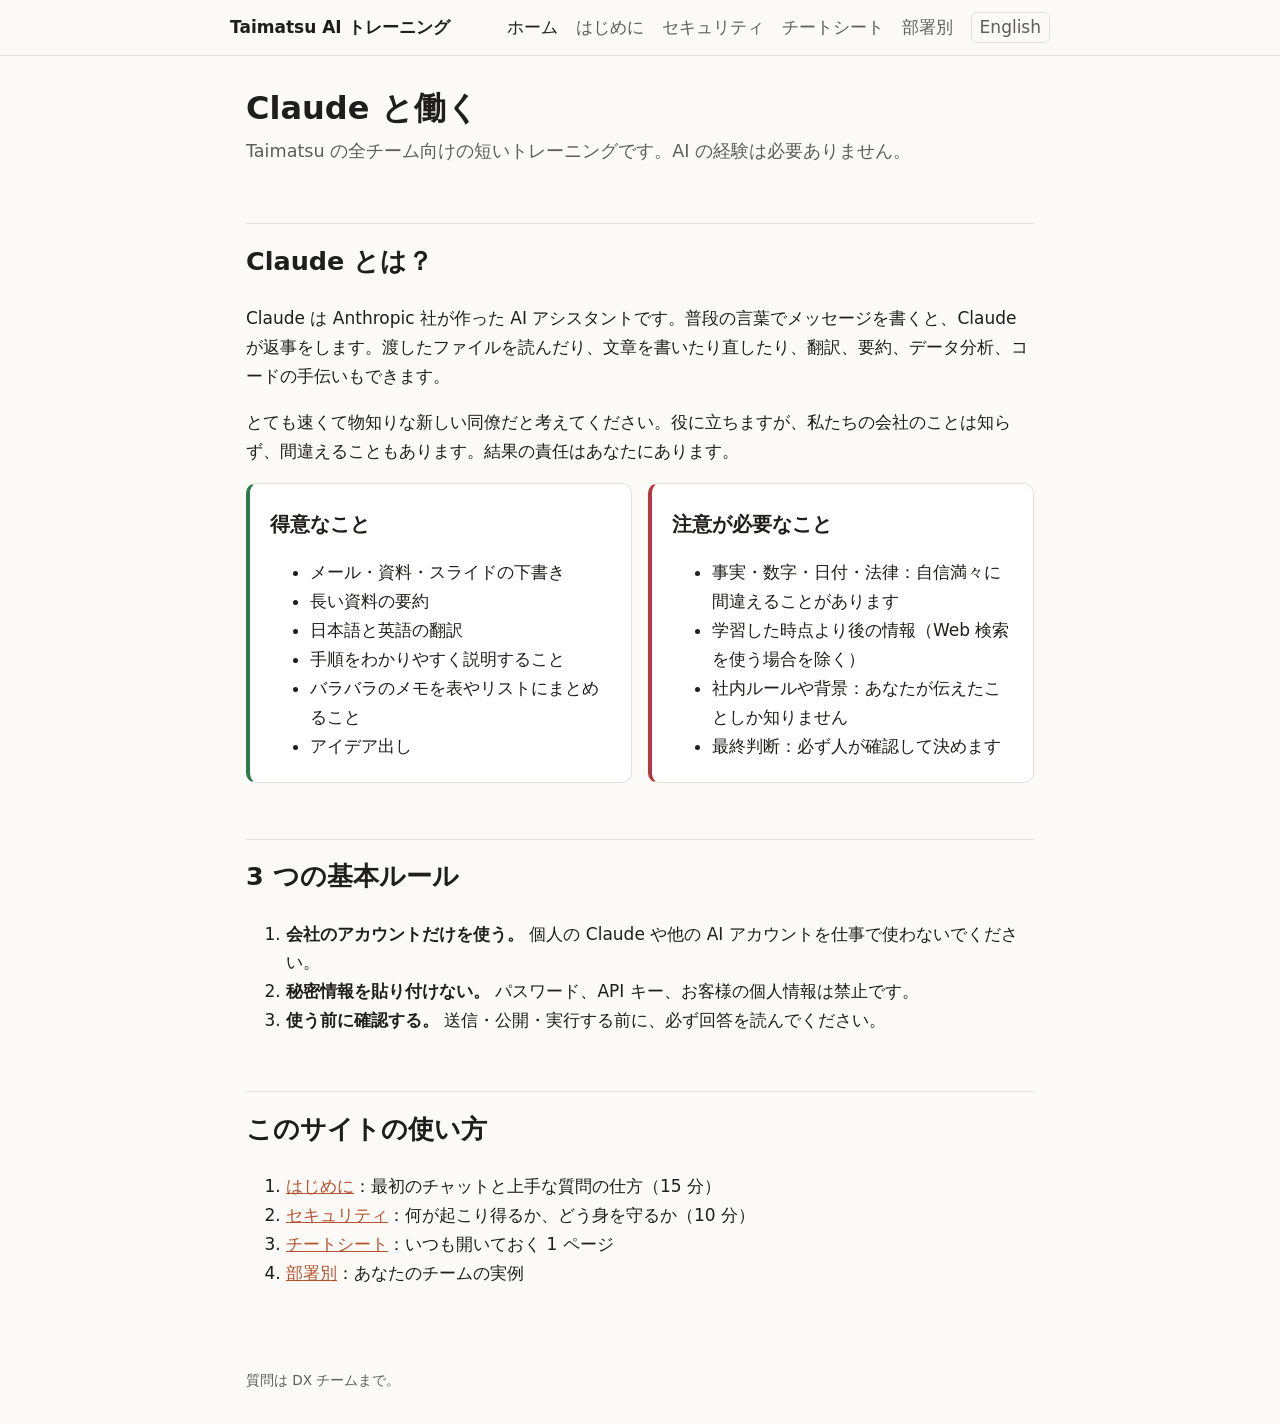
==== ja/index.html @ 5f3b3c3d "Add bilingual Claude training site (EN/JA) Co-Authored-By: Claude Opus 5.5 <noreply@anthropic.com>" ====
<!doctype html>
<html lang="ja">
<head>
<meta charset="utf-8">
<meta name="viewport" content="width=device-width, initial-scale=1">
<title>Taimatsu AI トレーニング</title>
<link rel="stylesheet" href="../style.css">
</head>
<body>
<header><nav>
  <a class="brand" href="index.html">Taimatsu AI トレーニング</a>
  <a href="index.html" aria-current="page">ホーム</a>
  <a href="start.html">はじめに</a>
  <a href="security.html">セキュリティ</a>
  <a href="cheatsheet.html">チートシート</a>
  <a href="departments.html">部署別</a>
  <a class="lang" href="../index.html">English</a>
</nav></header>
<main>
<h1>Claude と働く</h1>
<p class="lead">Taimatsu の全チーム向けの短いトレーニングです。AI の経験は必要ありません。</p>

<h2>Claude とは？</h2>
<p>Claude は Anthropic 社が作った AI アシスタントです。普段の言葉でメッセージを書くと、Claude が返事をします。渡したファイルを読んだり、文章を書いたり直したり、翻訳、要約、データ分析、コードの手伝いもできます。</p>
<p>とても速くて物知りな新しい同僚だと考えてください。役に立ちますが、私たちの会社のことは知らず、間違えることもあります。結果の責任はあなたにあります。</p>

<div class="grid">
  <div class="card good">
    <h3>得意なこと</h3>
    <ul>
      <li>メール・資料・スライドの下書き</li>
      <li>長い資料の要約</li>
      <li>日本語と英語の翻訳</li>
      <li>手順をわかりやすく説明すること</li>
      <li>バラバラのメモを表やリストにまとめること</li>
      <li>アイデア出し</li>
    </ul>
  </div>
  <div class="card bad">
    <h3>注意が必要なこと</h3>
    <ul>
      <li>事実・数字・日付・法律：自信満々に間違えることがあります</li>
      <li>学習した時点より後の情報（Web 検索を使う場合を除く）</li>
      <li>社内ルールや背景：あなたが伝えたことしか知りません</li>
      <li>最終判断：必ず人が確認して決めます</li>
    </ul>
  </div>
</div>

<h2>3 つの基本ルール</h2>
<ol>
  <li><strong>会社のアカウントだけを使う。</strong> 個人の Claude や他の AI アカウントを仕事で使わないでください。</li>
  <li><strong>秘密情報を貼り付けない。</strong> パスワード、API キー、お客様の個人情報は禁止です。</li>
  <li><strong>使う前に確認する。</strong> 送信・公開・実行する前に、必ず回答を読んでください。</li>
</ol>

<h2>このサイトの使い方</h2>
<ol>
  <li><a href="start.html">はじめに</a>：最初のチャットと上手な質問の仕方（15 分）</li>
  <li><a href="security.html">セキュリティ</a>：何が起こり得るか、どう身を守るか（10 分）</li>
  <li><a href="cheatsheet.html">チートシート</a>：いつも開いておく 1 ページ</li>
  <li><a href="departments.html">部署別</a>：あなたのチームの実例</li>
</ol>
</main>
<footer>質問は DX チームまで。</footer>
</body>
</html>
---- style.css ----
:root {
  --bg: #fbfaf7;
  --text: #1f1e1c;
  --muted: #5f5d58;
  --line: #e4e1da;
  --card: #ffffff;
  --accent: #b5532f;
  --good: #2f7a4a;
  --bad: #b23a3a;
}
@media (prefers-color-scheme: dark) {
  :root {
    --bg: #1b1a18;
    --text: #ecebe7;
    --muted: #a9a69f;
    --line: #34322e;
    --card: #23221f;
    --accent: #e2875f;
    --good: #6cc48d;
    --bad: #e77b7b;
  }
}

* { box-sizing: border-box; }
body {
  margin: 0;
  background: var(--bg);
  color: var(--text);
  font: 17px/1.7 system-ui, -apple-system, "Hiragino Sans", "Noto Sans JP", sans-serif;
}
header {
  border-bottom: 1px solid var(--line);
  padding: 12px 16px;
}
nav {
  max-width: 820px;
  margin: 0 auto;
  display: flex;
  flex-wrap: wrap;
  gap: 4px 18px;
  align-items: center;
}
nav a { color: var(--muted); text-decoration: none; }
nav a:hover, nav a[aria-current] { color: var(--text); }
nav .brand { font-weight: 700; color: var(--text); margin-right: auto; }
nav .lang { border: 1px solid var(--line); border-radius: 6px; padding: 0 8px; }
main {
  max-width: 820px;
  margin: 0 auto;
  padding: 32px 16px 64px;
}
h1 { font-size: 2rem; line-height: 1.3; margin: 0 0 8px; }
h2 { margin-top: 2.2em; padding-top: 0.6em; border-top: 1px solid var(--line); }
h3 { margin-bottom: 0.3em; }
.lead { color: var(--muted); font-size: 1.1rem; margin-top: 0; }
a { color: var(--accent); }
code { background: var(--card); border: 1px solid var(--line); border-radius: 4px; padding: 0 4px; }
.card {
  background: var(--card);
  border: 1px solid var(--line);
  border-radius: 10px;
  padding: 4px 20px;
  margin: 16px 0;
}
.grid { display: grid; grid-template-columns: repeat(auto-fit, minmax(240px, 1fr)); gap: 16px; }
.grid .card { margin: 0; }
.good { border-left: 4px solid var(--good); }
.bad { border-left: 4px solid var(--bad); }
.tag {
  display: inline-block;
  font-size: 0.8rem;
  color: var(--muted);
  border: 1px solid var(--line);
  border-radius: 99px;
  padding: 0 10px;
}
pre {
  background: var(--card);
  border: 1px solid var(--line);
  border-radius: 8px;
  padding: 12px 16px;
  white-space: pre-wrap;
  font: 15px/1.6 ui-monospace, Menlo, monospace;
}
table { width: 100%; border-collapse: collapse; }
th, td { text-align: left; vertical-align: top; padding: 8px; border-bottom: 1px solid var(--line); }
footer { color: var(--muted); font-size: 0.85rem; max-width: 820px; margin: 0 auto; padding: 0 16px 32px; }
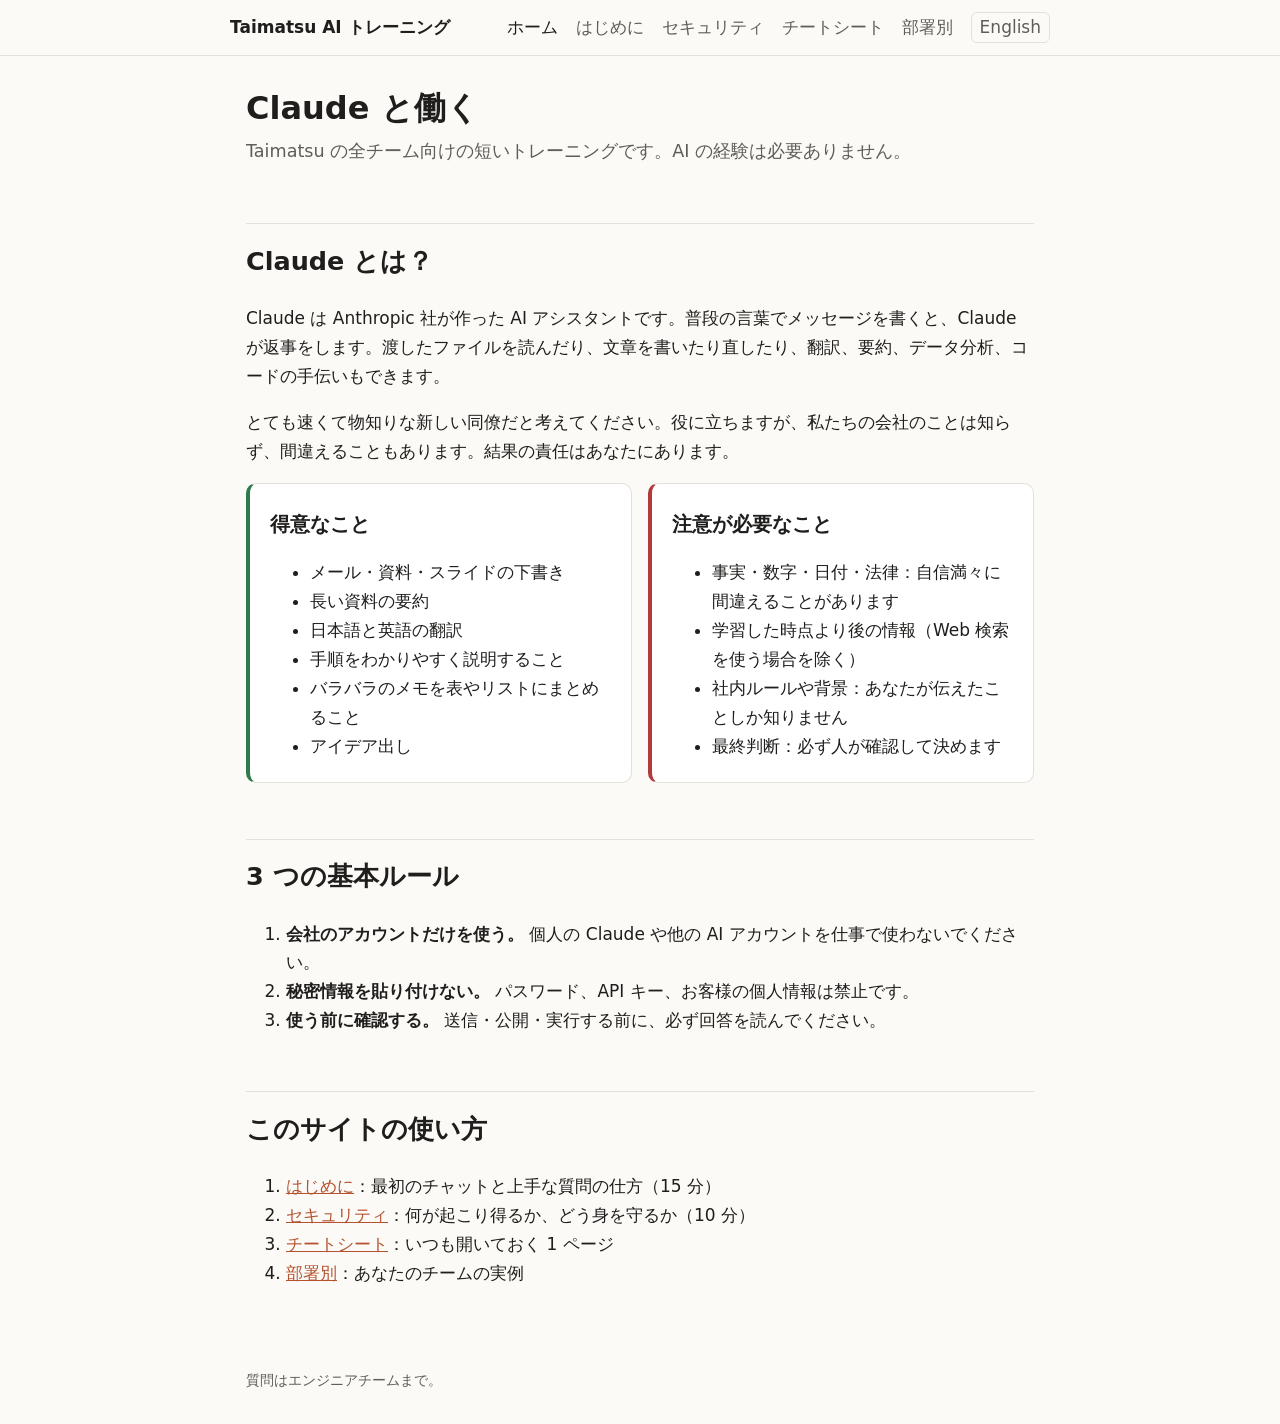
==== commit c7793961: "Point questions to the engineering team, not DX Co-Authored-By: Claude Opus 5.5 <noreply@anthropic.c" ====
--- a/ja/index.html
+++ b/ja/index.html
@@ -62,6 +62,6 @@
   <li><a href="departments.html">部署別</a>：あなたのチームの実例</li>
 </ol>
 </main>
-<footer>質問は DX チームまで。</footer>
+<footer>質問はエンジニアチームまで。</footer>
 </body>
 </html>
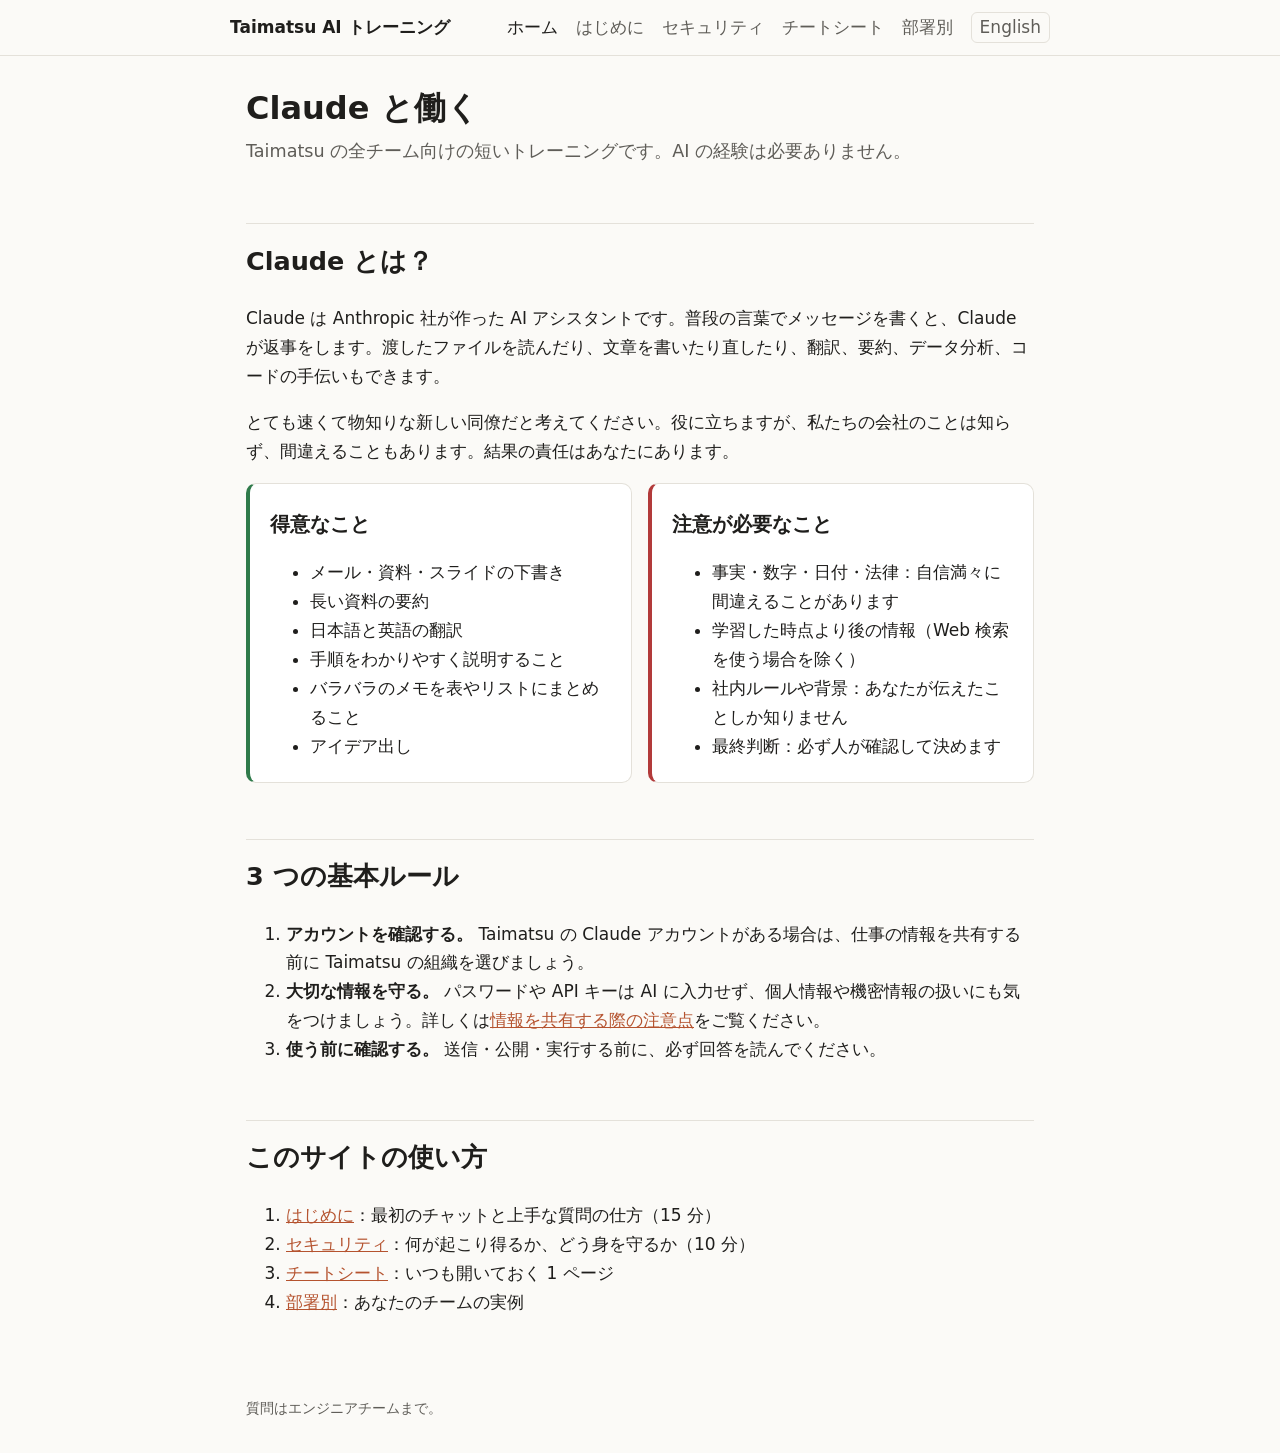
==== commit 6678e3a0: "Revise AI security guidance in English and Japanese" ====
--- a/ja/index.html
+++ b/ja/index.html
@@ -49,8 +49,8 @@
 
 <h2>3 つの基本ルール</h2>
 <ol>
-  <li><strong>会社のアカウントだけを使う。</strong> 個人の Claude や他の AI アカウントを仕事で使わないでください。</li>
-  <li><strong>秘密情報を貼り付けない。</strong> パスワード、API キー、お客様の個人情報は禁止です。</li>
+  <li><strong>アカウントを確認する。</strong> Taimatsu の Claude アカウントがある場合は、仕事の情報を共有する前に Taimatsu の組織を選びましょう。</li>
+  <li><strong>大切な情報を守る。</strong> パスワードや API キーは AI に入力せず、個人情報や機密情報の扱いにも気をつけましょう。詳しくは<a href="security.html#sensitive">情報を共有する際の注意点</a>をご覧ください。</li>
   <li><strong>使う前に確認する。</strong> 送信・公開・実行する前に、必ず回答を読んでください。</li>
 </ol>
 
--- a/style.css
+++ b/style.css
@@ -44,6 +44,9 @@
 nav a:hover, nav a[aria-current] { color: var(--text); }
 nav .brand { font-weight: 700; color: var(--text); margin-right: auto; }
 nav .lang { border: 1px solid var(--line); border-radius: 6px; padding: 0 8px; }
+nav.page-contents { display: block; margin: 24px 0; }
+nav.page-contents ul { padding-left: 1.5em; }
+nav.page-contents a { color: var(--accent); text-decoration: underline; }
 main {
   max-width: 820px;
   margin: 0 auto;
@@ -85,3 +88,7 @@
 table { width: 100%; border-collapse: collapse; }
 th, td { text-align: left; vertical-align: top; padding: 8px; border-bottom: 1px solid var(--line); }
 footer { color: var(--muted); font-size: 0.85rem; max-width: 820px; margin: 0 auto; padding: 0 16px 32px; }
+figure { margin: 16px 0 24px; }
+figure img { display: block; max-width: 100%; height: auto; border: 1px solid var(--line); border-radius: 8px; }
+figcaption { color: var(--muted); font-size: 0.92rem; margin-top: 6px; }
+figcaption ol { margin: 4px 0 0; padding-left: 1.4em; }
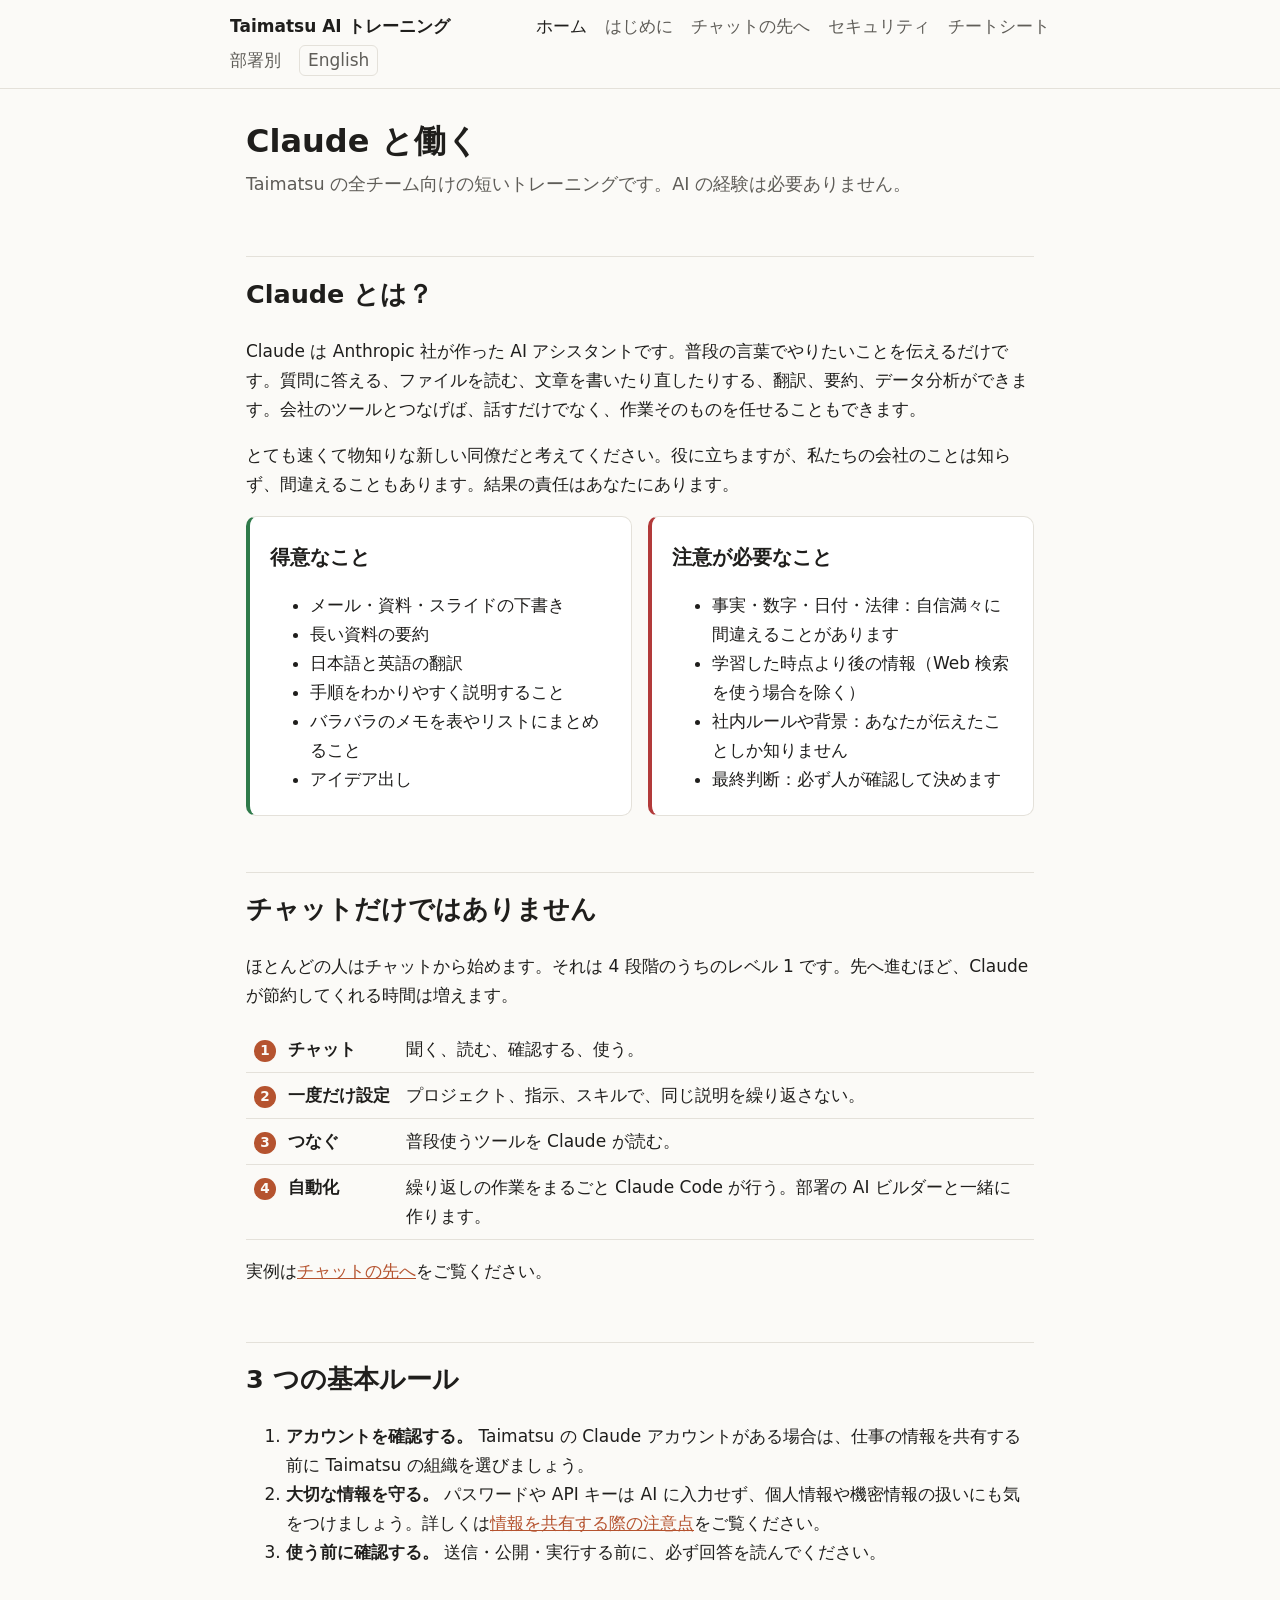
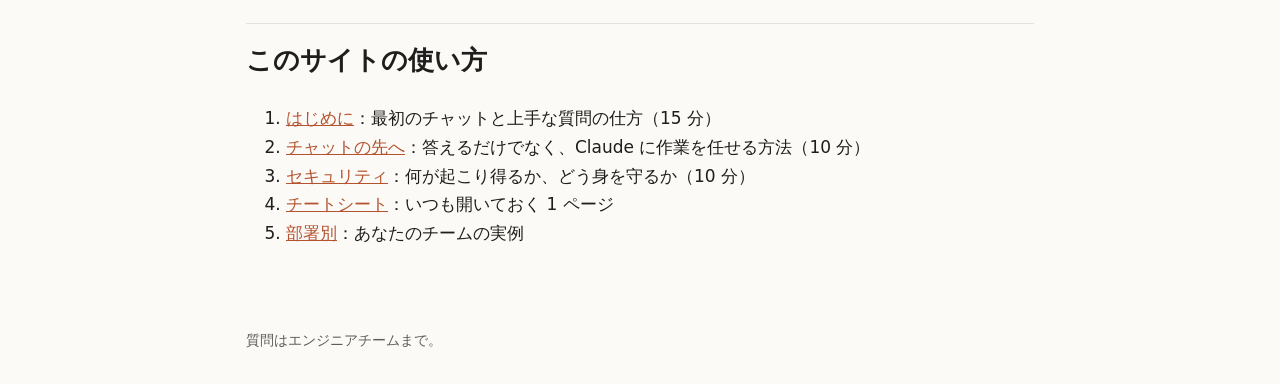
==== commit 6dc6fdac: "add japanese beyond chat page Co-Authored-By: Claude Fable 5.2 <noreply@anthropic.com> Claude-Sessio" ====
--- a/ja/index.html
+++ b/ja/index.html
@@ -11,6 +11,7 @@
   <a class="brand" href="index.html">Taimatsu AI トレーニング</a>
   <a href="index.html" aria-current="page">ホーム</a>
   <a href="start.html">はじめに</a>
+  <a href="beyond.html">チャットの先へ</a>
   <a href="security.html">セキュリティ</a>
   <a href="cheatsheet.html">チートシート</a>
   <a href="departments.html">部署別</a>
@@ -21,7 +22,7 @@
 <p class="lead">Taimatsu の全チーム向けの短いトレーニングです。AI の経験は必要ありません。</p>
 
 <h2>Claude とは？</h2>
-<p>Claude は Anthropic 社が作った AI アシスタントです。普段の言葉でメッセージを書くと、Claude が返事をします。渡したファイルを読んだり、文章を書いたり直したり、翻訳、要約、データ分析、コードの手伝いもできます。</p>
+<p>Claude は Anthropic 社が作った AI アシスタントです。普段の言葉でやりたいことを伝えるだけです。質問に答える、ファイルを読む、文章を書いたり直したりする、翻訳、要約、データ分析ができます。会社のツールとつなげば、話すだけでなく、作業そのものを任せることもできます。</p>
 <p>とても速くて物知りな新しい同僚だと考えてください。役に立ちますが、私たちの会社のことは知らず、間違えることもあります。結果の責任はあなたにあります。</p>
 
 <div class="grid">
@@ -47,6 +48,16 @@
   </div>
 </div>
 
+<h2>チャットだけではありません</h2>
+<p>ほとんどの人はチャットから始めます。それは 4 段階のうちのレベル 1 です。先へ進むほど、Claude が節約してくれる時間は増えます。</p>
+<table class="levels">
+  <tr><td><span class="lv">1</span> チャット</td><td>聞く、読む、確認する、使う。</td></tr>
+  <tr><td><span class="lv">2</span> 一度だけ設定</td><td>プロジェクト、指示、スキルで、同じ説明を繰り返さない。</td></tr>
+  <tr><td><span class="lv">3</span> つなぐ</td><td>普段使うツールを Claude が読む。</td></tr>
+  <tr><td><span class="lv">4</span> 自動化</td><td>繰り返しの作業をまるごと Claude Code が行う。部署の AI ビルダーと一緒に作ります。</td></tr>
+</table>
+<p>実例は<a href="beyond.html">チャットの先へ</a>をご覧ください。</p>
+
 <h2>3 つの基本ルール</h2>
 <ol>
   <li><strong>アカウントを確認する。</strong> Taimatsu の Claude アカウントがある場合は、仕事の情報を共有する前に Taimatsu の組織を選びましょう。</li>
@@ -57,6 +68,7 @@
 <h2>このサイトの使い方</h2>
 <ol>
   <li><a href="start.html">はじめに</a>：最初のチャットと上手な質問の仕方（15 分）</li>
+  <li><a href="beyond.html">チャットの先へ</a>：答えるだけでなく、Claude に作業を任せる方法（10 分）</li>
   <li><a href="security.html">セキュリティ</a>：何が起こり得るか、どう身を守るか（10 分）</li>
   <li><a href="cheatsheet.html">チートシート</a>：いつも開いておく 1 ページ</li>
   <li><a href="departments.html">部署別</a>：あなたのチームの実例</li>
--- a/style.css
+++ b/style.css
@@ -65,6 +65,10 @@
   padding: 4px 20px;
   margin: 16px 0;
 }
+.security-essentials { border-left: 4px solid var(--accent); padding: 16px 20px; }
+.security-essentials h2 { border: 0; margin: 0; padding: 0; font-size: 1.25rem; }
+.security-essentials ul { margin-bottom: 0; padding-left: 1.4em; }
+.security-essentials li + li { margin-top: 0.6em; }
 .grid { display: grid; grid-template-columns: repeat(auto-fit, minmax(240px, 1fr)); gap: 16px; }
 .grid .card { margin: 0; }
 .good { border-left: 4px solid var(--good); }
@@ -92,3 +96,42 @@
 figure img { display: block; max-width: 100%; height: auto; border: 1px solid var(--line); border-radius: 8px; }
 figcaption { color: var(--muted); font-size: 0.92rem; margin-top: 6px; }
 figcaption ol { margin: 4px 0 0; padding-left: 1.4em; }
+
+/* Beyond chat */
+.steps { display: grid; grid-template-columns: repeat(auto-fit, minmax(230px, 1fr)); gap: 16px; margin: 16px 0; }
+.steps .card { margin: 0; padding: 16px 20px; }
+.step h3 { margin-top: 0.4em; }
+.step .eg { color: var(--muted); font-size: 0.95rem; margin-bottom: 4px; }
+.flow { display: flex; flex-wrap: wrap; align-items: center; gap: 4px 6px; font-size: 0.82rem; margin: 10px 0 4px; }
+.flow span { border: 1px solid var(--line); border-radius: 6px; padding: 0 8px; background: var(--bg); }
+.flow span:nth-of-type(2) { border-color: var(--accent); color: var(--accent); font-weight: 600; }
+.flow i { font-style: normal; color: var(--muted); }
+.flow i::after { content: " \2192"; }
+.lv { display: inline-block; width: 1.6em; height: 1.6em; line-height: 1.6em; text-align: center; border-radius: 50%; background: var(--accent); color: var(--bg); font-weight: 700; font-size: 0.85rem; margin-right: 6px; }
+.levels td:first-child { white-space: nowrap; font-weight: 600; }
+.checks li + li { margin-top: 0.4em; }
+.placeholder div { border: 2px dashed var(--line); border-radius: 8px; padding: 48px 16px; text-align: center; color: var(--muted); }
+@media (max-width: 560px) { .levels td:first-child { white-space: normal; } .levels th:nth-child(4), .levels td:nth-child(4) { display: none; } }
+
+/* Walkthrough */
+.demo { border: 1px solid var(--line); border-radius: 10px; background: var(--card); overflow: hidden; }
+.demo-bar { display: flex; justify-content: space-between; align-items: center; padding: 6px 12px; border-bottom: 1px solid var(--line); font-size: 0.85rem; color: var(--muted); }
+.demo-bar button { font: inherit; color: var(--accent); background: none; border: 1px solid var(--line); border-radius: 6px; padding: 0 10px; cursor: pointer; }
+.demo-panes { display: grid; grid-template-columns: 1fr 1fr; }
+.demo-pane { padding: 12px; min-width: 0; }
+.demo-pane + .demo-pane { border-left: 1px solid var(--line); }
+.demo-title { font-size: 0.8rem; font-weight: 700; color: var(--muted); text-transform: uppercase; letter-spacing: 0.04em; margin-bottom: 8px; }
+.demo-chat { height: 215px; overflow-y: auto; font-size: 0.9rem; line-height: 1.5; }
+.demo-msg { margin: 0 0 10px; padding: 6px 10px; border-radius: 8px; border: 1px solid var(--line); background: var(--bg); }
+.demo-msg b { display: block; font-size: 0.72rem; color: var(--muted); }
+.demo-msg.you { border-color: var(--accent); }
+.demo-msg.you b { color: var(--accent); }
+.demo-table { font-size: 0.88rem; }
+.demo-table th { font-size: 0.75rem; color: var(--muted); }
+.demo-table th, .demo-table td { padding: 5px 6px; }
+.demo-table .reg { font-weight: 600; }
+.demo-table .reg.off { color: var(--bad); }
+.demo-table .reg.on { color: var(--good); }
+.demo-empty { color: var(--muted); font-size: 0.9rem; padding: 24px 6px; }
+.demo figcaption { padding: 6px 12px 10px; border-top: 1px solid var(--line); margin: 0; }
+@media (max-width: 620px) { .demo-panes { grid-template-columns: 1fr; } .demo-pane + .demo-pane { border-left: 0; border-top: 1px solid var(--line); } .demo-chat { height: 200px; } }
